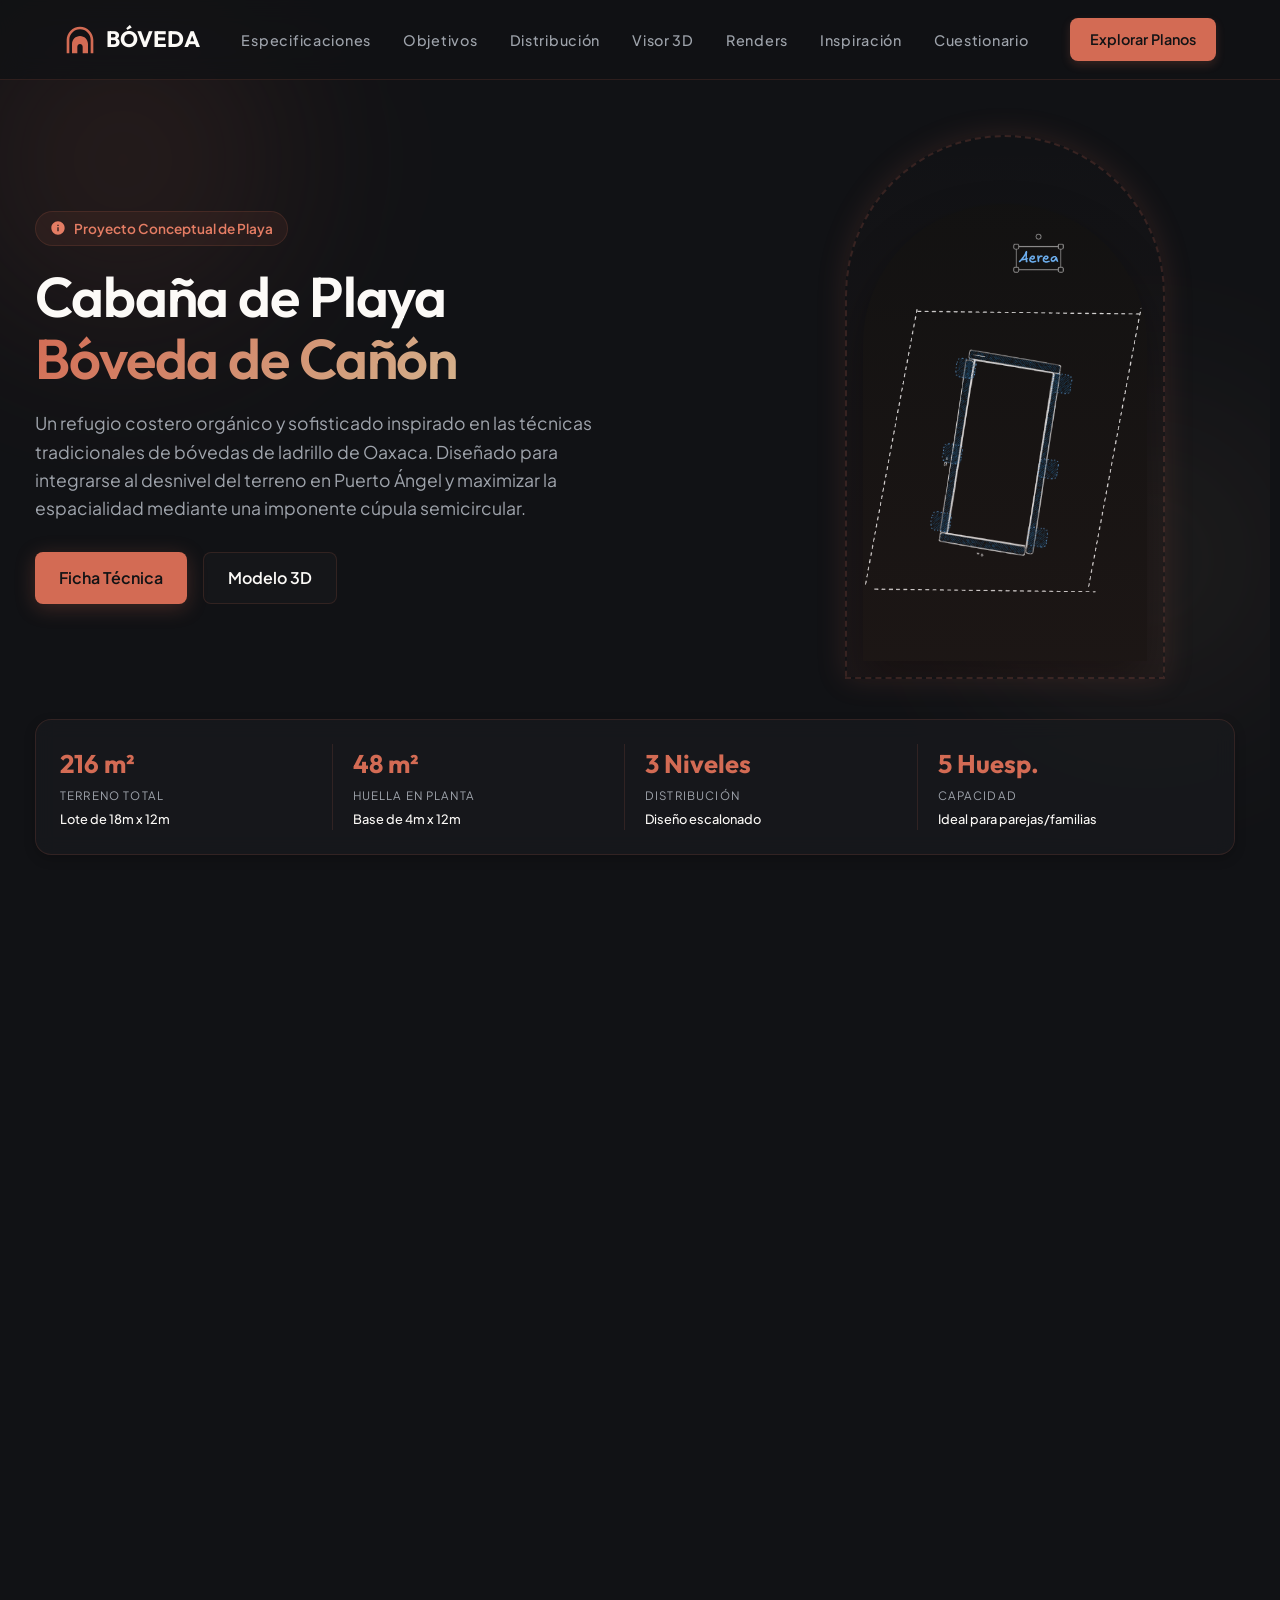
==== index.html @ 36e9c646 "Initial commit" ====
<!DOCTYPE html>
<html lang="es">
<head>
  <meta charset="UTF-8">
  <meta name="viewport" content="width=device-width, initial-scale=1.0">
  <title>Bóveda de Cañón | Proyecto Cabaña de Playa Premium</title>
  <meta name="description" content="Proyecto conceptual de una cabaña boutique de 3 niveles con techo en cúpula de bóveda de cañón en Puerto Ángel, Oaxaca. Inspiración orgánica y materiales tradicionales.">
  <meta name="keywords" content="cabaña, boveda de cañon, puerto angel, oaxaca, arquitectura organica, casona sforza, airbnb, construccion playa">
  
  <!-- Preconnect to Google Fonts -->
  <link rel="preconnect" href="https://fonts.googleapis.com">
  <link rel="preconnect" href="https://fonts.gstatic.com" crossorigin>

  <!-- CSS Stylesheet -->
  <link rel="stylesheet" href="style.css">
</head>
<body>

  <!-- Side Dot Navigation -->
  <div class="side-dots-nav" id="side-dots-nav">
    <div class="side-dot active" data-section="hero" data-tooltip="Inicio"></div>
    <div class="side-dot" data-section="ficha-tecnica" data-tooltip="Especificaciones"></div>
    <div class="side-dot" data-section="objetivos" data-tooltip="Objetivos"></div>
    <div class="side-dot" data-section="distribucion" data-tooltip="Niveles"></div>
    <div class="side-dot" data-section="visor-3d" data-tooltip="Visor 3D"></div>
    <div class="side-dot" data-section="renders" data-tooltip="Planos"></div>
    <div class="side-dot" data-section="inspiracion" data-tooltip="Moodboard"></div>
    <div class="side-dot" data-section="cuestionario" data-tooltip="Cuestionario"></div>
  </div>

  <!-- NAVIGATION HEADER -->
  <header class="header-nav">
    <div class="nav-container">
      <a href="#hero" class="nav-logo">
        <svg xmlns="http://www.w3.org/2000/svg" viewBox="0 0 24 24" width="32" height="32">
          <path d="M12 2C6.48 2 2 6.48 2 12v10h2v-10c0-4.41 3.59-8 8-8s8 3.59 8 8v10h2v-10c0-5.52-4.48-10-10-10zm-6 20h4v-5c0-1.1.9-2 2-2s2 .9 2 2v5h4v-7c0-3.31-2.69-6-6-6s-6 2.69-6 6v7z"/>
        </svg>
        <span>BÓVEDA</span>
      </a>
      <ul class="nav-links">
        <li><a href="#ficha-tecnica">Especificaciones</a></li>
        <li><a href="#objetivos">Objetivos</a></li>
        <li><a href="#distribucion">Distribución</a></li>
        <li><a href="#visor-3d">Visor 3D</a></li>
        <li><a href="#renders">Renders</a></li>
        <li><a href="#inspiracion">Inspiración</a></li>
        <li><a href="#cuestionario">Cuestionario</a></li>
      </ul>
      <a href="#renders" class="nav-cta">Explorar Planos</a>
    </div>
  </header>

  <!-- SKELETON PLACEHOLDERS FOR SECTION COMPONENTS -->
  <!-- Loaded asynchronously by main.js -->
  <section id="hero" class="hero"></section>
  
  <section id="ficha-tecnica"></section>
  
  <section id="objetivos"></section>
  
  <section id="distribucion"></section>
  
  <section id="visor-3d" class="visor-3d-section"></section>
  
  <section id="renders"></section>
  
  <section id="inspiracion" class="gallery-section"></section>
  
  <section id="cuestionario"></section>

  <!-- LIGHTBOX MODAL -->
  <div id="lightbox" class="lightbox" aria-hidden="true" role="dialog">
    <div class="lightbox-content">
      <button class="lightbox-close" aria-label="Cerrar vista">&times;</button>
      <img src="" alt="Ampliación de render" class="lightbox-img">
      <div class="lightbox-caption">
        <h3 class="lightbox-title">Título de Imagen</h3>
        <p class="lightbox-desc">Detalle o descripción de la imagen actual</p>
      </div>
    </div>
  </div>

  <!-- FOOTER -->
  <footer>
    <div class="footer-grid">
      <div class="footer-info">
        <h3>BÓVEDA DE CAÑÓN</h3>
        <p>Un proyecto residencial conceptual que redefine la habitabilidad de playa mediante cúpulas tradicionales y optimización topográfica en Puerto Ángel, Oaxaca.</p>
      </div>
      <div class="footer-links-col">
        <h4>Navegación</h4>
        <ul>
          <li><a href="#hero">Inicio</a></li>
          <li><a href="#ficha-tecnica">Ficha Técnica</a></li>
          <li><a href="#objetivos">Objetivos</a></li>
          <li><a href="#distribucion">Niveles</a></li>
        </ul>
      </div>
      <div class="footer-links-col">
        <h4>Contacto y Créditos</h4>
        <ul>
          <li>Propiedad: Tío Alexis (Puerto Ángel)</li>
          <li>Diseño Conceptual: Adamo Figueroa</li>
          <li>Inspiración: Casona Sforza</li>
        </ul>
      </div>
    </div>
    <div class="footer-bottom">
      <p>&copy; 2026 Proyecto Cabaña Bóveda de Cañón. Todos los derechos reservados.</p>
      <p>Puerto Ángel, Oaxaca, México.</p>
    </div>
  </footer>

  <!-- Three.js CDN imports -->
  <script src="https://cdnjs.cloudflare.com/ajax/libs/three.js/r128/three.min.js"></script>
  <!-- OrbitControls CDN import -->
  <script src="https://cdn.jsdelivr.net/npm/three@0.128.0/examples/js/controls/OrbitControls.js"></script>
  
  <!-- JS Controller (Loads sections and binds events) -->
  <script src="main.js"></script>
</body>
</html>
---- style.css ----
@import url('https://fonts.googleapis.com/css2?family=Outfit:wght@300;400;500;600;700&family=Plus+Jakarta+Sans:wght@300;400;500;600;700&display=swap');

/* --- DESIGN SYSTEM TOKENS --- */
:root {
  --font-display: 'Outfit', sans-serif;
  --font-body: 'Plus Jakarta Sans', sans-serif;

  /* Color Palette - Warm Architectural Theme (Casona Sforza Inspired) */
  --bg-main: #111215;
  --bg-card: rgba(25, 27, 31, 0.7);
  --bg-card-solid: #1d1f24;
  --bg-accent-trans: rgba(211, 107, 84, 0.08);
  --primary: #d36b54;       /* Terracotta Clay */
  --primary-light: #e57d64; /* Glowing Clay */
  --secondary: #d4b28c;     /* Sandy Ochre */
  --accent-glow: rgba(211, 107, 84, 0.25);
  
  --text-main: #fcfaf7;
  --text-muted: #9fa4ac;
  --text-dark: #121315;
  
  --border: rgba(211, 107, 84, 0.15);
  --border-hover: rgba(211, 107, 84, 0.4);
  --border-glass: rgba(255, 255, 255, 0.05);

  --shadow-sm: 0 4px 12px rgba(0, 0, 0, 0.2);
  --shadow-lg: 0 20px 40px rgba(0, 0, 0, 0.4);
  --shadow-glow: 0 0 30px rgba(211, 107, 84, 0.15);

  --transition-smooth: all 0.45s cubic-bezier(0.16, 1, 0.3, 1);
  --transition-fast: all 0.2s ease;
  --radius-sm: 8px;
  --radius-md: 16px;
  --radius-lg: 24px;
}

/* --- BASE & UTILITIES --- */
*, *::before, *::after {
  box-sizing: border-box;
  margin: 0;
  padding: 0;
}

html {
  scroll-behavior: smooth;
  scrollbar-gutter: stable;
}

body {
  font-family: var(--font-body);
  background-color: var(--bg-main);
  color: var(--text-main);
  line-height: 1.6;
  -webkit-font-smoothing: antialiased;
  overflow-x: hidden;
}

/* Custom Scrollbar */
::-webkit-scrollbar {
  width: 10px;
  height: 10px;
}
::-webkit-scrollbar-track {
  background: var(--bg-main);
}
::-webkit-scrollbar-thumb {
  background: rgba(211, 107, 84, 0.3);
  border-radius: 5px;
  border: 2px solid var(--bg-main);
}
::-webkit-scrollbar-thumb:hover {
  background: var(--primary);
}

a {
  color: inherit;
  text-decoration: none;
  transition: var(--transition-fast);
}

img {
  max-width: 100%;
  height: auto;
  display: block;
}

/* Base Headings */
h1, h2, h3, h4 {
  font-family: var(--font-display);
  font-weight: 600;
  letter-spacing: -0.02em;
}

section {
  padding: 100px 24px;
  max-width: 1300px;
  margin: 0 auto;
  position: relative;
}

/* Container */
.container {
  width: 100%;
  max-width: 1200px;
  margin: 0 auto;
}

/* Section Title */
.section-header {
  margin-bottom: 30px;
  text-align: center;
}

.section-header .tag {
  font-size: 0.85rem;
  text-transform: uppercase;
  letter-spacing: 0.15em;
  color: var(--secondary);
  font-weight: 600;
  margin-bottom: 8px;
  display: inline-block;
}

.section-header h2 {
  font-size: 2.2rem;
  color: var(--text-main);
  position: relative;
  display: inline-block;
}

.section-header h2::after {
  content: '';
  position: absolute;
  bottom: -6px;
  left: 50%;
  transform: translateX(-50%);
  width: 50px;
  height: 2px;
  background: var(--primary);
}

/* Decorative Background Orbs */
.bg-glow-orb {
  position: absolute;
  width: 500px;
  height: 500px;
  border-radius: 50%;
  background: radial-gradient(circle, var(--accent-glow) 0%, rgba(211, 107, 84, 0) 70%);
  filter: blur(80px);
  z-index: -1;
  pointer-events: none;
  opacity: 0.6;
}

/* --- NAVIGATION BAR --- */
.header-nav {
  position: fixed;
  top: 0;
  left: 0;
  width: 100%;
  z-index: 1000;
  background: rgba(17, 18, 21, 0.75);
  backdrop-filter: blur(12px);
  -webkit-backdrop-filter: blur(12px);
  border-bottom: 1px solid var(--border);
  transition: var(--transition-smooth);
}

.header-nav.scrolled {
  background: rgba(17, 18, 21, 0.95);
  box-shadow: var(--shadow-sm);
  padding: 10px 0;
}

.nav-container {
  max-width: 1200px;
  margin: 0 auto;
  padding: 18px 24px;
  display: flex;
  justify-content: space-between;
  align-items: center;
}

.nav-logo {
  font-family: var(--font-display);
  font-size: 1.4rem;
  font-weight: 700;
  color: var(--text-main);
  display: flex;
  align-items: center;
  gap: 10px;
}

.nav-logo svg {
  fill: var(--primary);
}

.nav-links {
  display: flex;
  gap: 32px;
  list-style: none;
}

.nav-links a {
  font-size: 0.9rem;
  font-weight: 500;
  color: var(--text-muted);
  letter-spacing: 0.05em;
  padding: 8px 0;
  position: relative;
}

.nav-links a::after {
  content: '';
  position: absolute;
  bottom: 0;
  left: 0;
  width: 0;
  height: 2px;
  background: var(--primary);
  transition: var(--transition-fast);
}

.nav-links a:hover {
  color: var(--text-main);
}

.nav-links a:hover::after,
.nav-links a.active::after {
  width: 100%;
}

.nav-cta {
  background: var(--primary);
  color: var(--text-dark);
  padding: 10px 20px;
  border-radius: var(--radius-sm);
  font-weight: 600;
  font-size: 0.9rem;
  transition: var(--transition-fast);
  box-shadow: 0 4px 10px rgba(211, 107, 84, 0.2);
}

.nav-cta:hover {
  background: var(--primary-light);
  transform: translateY(-2px);
  box-shadow: 0 6px 15px rgba(211, 107, 84, 0.3);
}

/* --- SIDE DOTS NAVIGATION --- */
.side-dots-nav {
  position: fixed;
  right: 30px;
  top: 50%;
  transform: translateY(-50%);
  z-index: 100;
  display: flex;
  flex-direction: column;
  gap: 16px;
  opacity: 0;
  pointer-events: none;
  transition: var(--transition-smooth);
}

.side-dots-nav.visible {
  opacity: 1;
  pointer-events: auto;
}

.side-dot {
  width: 12px;
  height: 12px;
  border-radius: 50%;
  border: 2px solid rgba(211, 107, 84, 0.4);
  background: transparent;
  cursor: pointer;
  transition: var(--transition-fast);
  position: relative;
}

.side-dot::after {
  content: attr(data-tooltip);
  position: absolute;
  right: 24px;
  top: 50%;
  transform: translateY(-50%) translateX(10px);
  background: rgba(17, 18, 21, 0.95);
  border: 1px solid var(--border);
  color: var(--text-main);
  padding: 4px 10px;
  border-radius: var(--radius-sm);
  font-size: 0.75rem;
  font-weight: 600;
  white-space: nowrap;
  opacity: 0;
  pointer-events: none;
  transition: var(--transition-fast);
  box-shadow: var(--shadow-sm);
}

.side-dot:hover {
  border-color: var(--primary-light);
  transform: scale(1.15);
}

.side-dot:hover::after {
  opacity: 1;
  transform: translateY(-50%) translateX(0);
}

.side-dot.active {
  background: var(--primary);
  border-color: var(--primary);
  box-shadow: 0 0 10px rgba(211, 107, 84, 0.6);
  transform: scale(1.3);
}

/* --- SCROLL SNAPPING SYSTEM (DESKTOP) --- */
@media (min-width: 1025px) and (min-height: 700px) {
  html {
    scroll-snap-type: y mandatory;
    scroll-behavior: smooth;
    overflow-y: scroll;
    height: 100%;
  }

  body {
    height: 100%;
  }

  section {
    scroll-snap-align: start;
    height: 100vh;
    min-height: 100vh;
    padding: 100px 24px 40px 24px; /* leaves room at the top for header */
    display: flex;
    flex-direction: column;
    justify-content: center;
    box-sizing: border-box;
  }

  section .container {
    height: auto;
    max-height: 100%;
    display: flex;
    flex-direction: column;
    justify-content: center;
  }

  .hero {
    padding-top: 110px;
    padding-bottom: 20px;
  }
}

/* --- HERO SECTION --- */
.hero {
  min-height: 100vh;
  display: flex;
  flex-direction: column;
  justify-content: center;
  position: relative;
  overflow: hidden;
}

.hero-grid {
  display: grid;
  grid-template-columns: 1.2fr 0.8fr;
  gap: 50px;
  align-items: center;
  margin-bottom: 40px;
}

.hero-content h1 {
  font-size: 3.5rem;
  line-height: 1.1;
  margin-bottom: 20px;
  color: var(--text-main);
}

.hero-content h1 span {
  background: linear-gradient(135deg, var(--primary), var(--secondary));
  -webkit-background-clip: text;
  -webkit-text-fill-color: transparent;
}

.hero-content p {
  font-size: 1.1rem;
  color: var(--text-muted);
  margin-bottom: 30px;
  max-width: 580px;
}

.hero-badge {
  display: inline-flex;
  align-items: center;
  gap: 8px;
  padding: 6px 14px;
  background: var(--bg-accent-trans);
  border: 1px solid var(--border);
  border-radius: 100px;
  color: var(--primary-light);
  font-size: 0.85rem;
  font-weight: 600;
  margin-bottom: 20px;
}

.hero-actions {
  display: flex;
  gap: 16px;
}

.btn {
  display: inline-flex;
  align-items: center;
  justify-content: center;
  padding: 12px 24px;
  font-weight: 600;
  border-radius: var(--radius-sm);
  transition: var(--transition-smooth);
}

.btn-primary {
  background: var(--primary);
  color: var(--text-dark);
  box-shadow: 0 4px 20px rgba(211, 107, 84, 0.25);
}

.btn-primary:hover {
  background: var(--primary-light);
  transform: translateY(-3px);
  box-shadow: 0 8px 30px rgba(211, 107, 84, 0.4);
}

.btn-secondary {
  border: 1px solid var(--border);
  color: var(--text-main);
  background: rgba(255, 255, 255, 0.02);
}

.btn-secondary:hover {
  border-color: var(--border-hover);
  background: rgba(255, 255, 255, 0.05);
  transform: translateY(-3px);
}

/* Elegant Vector Arch Overlay in Hero */
.hero-visual {
  position: relative;
  display: flex;
  justify-content: center;
  align-items: center;
}

.hero-arch-vector {
  width: 100%;
  max-width: 320px;
  aspect-ratio: 1 / 1.7;
  border: 2px dashed rgba(211, 107, 84, 0.2);
  border-radius: 160px 160px 0 0; /* Semi-circle cúpula */
  position: relative;
  display: flex;
  align-items: flex-end;
  justify-content: center;
  padding: 16px;
  overflow: hidden;
  box-shadow: var(--shadow-glow);
}

.hero-arch-vector::before {
  content: '';
  position: absolute;
  top: 0;
  left: 0;
  width: 100%;
  height: 100%;
  background: linear-gradient(to top, rgba(211, 107, 84, 0.06), transparent);
  pointer-events: none;
}

.hero-arch-image {
  width: 100%;
  height: 90%;
  object-fit: cover;
  border-radius: 140px 140px 0 0;
  box-shadow: var(--shadow-lg);
  transition: var(--transition-smooth);
}

.hero-arch-vector:hover .hero-arch-image {
  transform: scale(1.05);
}

/* --- QUICK STATS FLOATER --- */
.quick-stats-row {
  display: grid;
  grid-template-columns: repeat(4, 1fr);
  gap: 20px;
  width: 100%;
  background: var(--bg-card);
  border: 1px solid var(--border);
  border-radius: var(--radius-md);
  padding: 24px;
  backdrop-filter: blur(10px);
  -webkit-backdrop-filter: blur(10px);
  box-shadow: var(--shadow-sm);
}

.stat-item {
  display: flex;
  flex-direction: column;
  border-right: 1px solid var(--border);
  padding-right: 20px;
}

.stat-item:last-child {
  border-right: none;
  padding-right: 0;
}

.stat-val {
  font-family: var(--font-display);
  font-size: 1.6rem;
  font-weight: 700;
  color: var(--primary);
}

.stat-label {
  font-size: 0.72rem;
  color: var(--text-muted);
  text-transform: uppercase;
  letter-spacing: 0.1em;
  margin-top: 2px;
}

.stat-desc {
  font-size: 0.8rem;
  color: var(--text-main);
  margin-top: 4px;
  font-weight: 500;
}

/* --- FICHA TECNICA SECTION --- */
.ficha-grid {
  display: grid;
  grid-template-columns: repeat(3, 1fr);
  gap: 24px;
}

.ficha-card {
  background: var(--bg-card);
  border: 1px solid var(--border);
  border-radius: var(--radius-md);
  padding: 30px 24px;
  transition: var(--transition-smooth);
  position: relative;
  overflow: hidden;
  box-shadow: var(--shadow-sm);
}

.ficha-card::before {
  content: '';
  position: absolute;
  top: 0;
  left: 0;
  width: 100%;
  height: 4px;
  background: linear-gradient(90deg, var(--primary), var(--secondary));
  opacity: 0;
  transition: var(--transition-fast);
}

.ficha-card:hover {
  transform: translateY(-8px);
  border-color: var(--border-hover);
  box-shadow: var(--shadow-lg), var(--shadow-glow);
}

.ficha-card:hover::before {
  opacity: 1;
}

.card-icon {
  width: 44px;
  height: 44px;
  border-radius: var(--radius-sm);
  background: var(--bg-accent-trans);
  border: 1px solid var(--border);
  display: flex;
  align-items: center;
  justify-content: center;
  color: var(--primary-light);
  margin-bottom: 20px;
}

.ficha-card h3 {
  font-size: 1.25rem;
  margin-bottom: 10px;
  color: var(--text-main);
}

.ficha-card p {
  color: var(--text-muted);
  font-size: 0.9rem;
  line-height: 1.5;
}

.ficha-card .detail-badge {
  display: inline-block;
  margin-top: 14px;
  font-size: 0.78rem;
  padding: 4px 10px;
  border-radius: 4px;
  background: rgba(255, 255, 255, 0.05);
  color: var(--secondary);
  font-weight: 600;
}

/* --- OBJETIVOS SECTION --- */
.goals-container {
  display: grid;
  grid-template-columns: 0.9fr 1.1fr;
  gap: 40px;
  align-items: center;
}

.goals-visual {
  position: relative;
}

.goals-showcase-box {
  background: var(--bg-card-solid);
  border: 1px solid var(--border);
  border-radius: var(--radius-lg);
  padding: 20px;
  box-shadow: var(--shadow-lg);
  position: relative;
}

.goals-showcase-box img {
  border-radius: var(--radius-md);
  box-shadow: var(--shadow-sm);
  height: 280px;
  width: 100%;
  object-fit: cover;
}

.goals-overlay-tag {
  position: absolute;
  bottom: 35px;
  right: 35px;
  background: rgba(17, 18, 21, 0.9);
  border: 1px solid var(--border);
  backdrop-filter: blur(10px);
  -webkit-backdrop-filter: blur(10px);
  border-radius: var(--radius-md);
  padding: 12px 16px;
  box-shadow: var(--shadow-sm);
  max-width: 180px;
}

.goals-overlay-tag p {
  font-size: 0.75rem;
  color: var(--secondary);
  font-weight: 700;
  text-transform: uppercase;
  letter-spacing: 0.05em;
  margin-bottom: 2px;
}

.goals-overlay-tag span {
  font-family: var(--font-display);
  font-size: 0.95rem;
  font-weight: 600;
  color: var(--text-main);
}

.goals-list {
  display: flex;
  flex-direction: column;
  gap: 16px;
}

.goal-card {
  display: flex;
  gap: 16px;
  padding: 16px 20px;
  background: var(--bg-card);
  border: 1px solid var(--border-glass);
  border-radius: var(--radius-md);
  transition: var(--transition-smooth);
}

.goal-card:hover {
  background: var(--bg-card-solid);
  border-color: var(--border);
  transform: translateX(5px);
}

.goal-number {
  font-family: var(--font-display);
  font-size: 1.5rem;
  font-weight: 700;
  color: var(--primary);
  opacity: 0.7;
  line-height: 1;
}

.goal-info h3 {
  font-size: 1.1rem;
  margin-bottom: 4px;
}

.goal-info p {
  color: var(--text-muted);
  font-size: 0.85rem;
  line-height: 1.4;
}

/* --- DISTRIBUCION DE ESPACIOS --- */
.space-layout-grid {
  display: grid;
  grid-template-columns: 0.9fr 1.1fr;
  gap: 40px;
  align-items: center;
}

.space-menu {
  display: flex;
  flex-direction: column;
  gap: 12px;
}

.space-tab-button {
  background: var(--bg-card);
  border: 1px solid var(--border-glass);
  border-radius: var(--radius-md);
  padding: 18px 24px;
  text-align: left;
  cursor: pointer;
  transition: var(--transition-smooth);
  display: flex;
  align-items: center;
  justify-content: space-between;
  width: 100%;
}

.space-tab-button.active {
  background: var(--bg-card-solid);
  border-color: var(--primary);
  box-shadow: var(--shadow-glow);
}

.space-tab-label {
  display: flex;
  flex-direction: column;
}

.space-tab-label .lvl-tag {
  font-size: 0.7rem;
  text-transform: uppercase;
  color: var(--primary);
  font-weight: 700;
  letter-spacing: 0.1em;
  margin-bottom: 2px;
}

.space-tab-label .lvl-title {
  font-family: var(--font-display);
  font-size: 1.2rem;
  font-weight: 600;
  color: var(--text-main);
}

.space-tab-button.active .lvl-title {
  color: var(--primary-light);
}

.space-tab-desc {
  font-size: 0.82rem;
  color: var(--text-muted);
  margin-top: 4px;
  max-height: 0;
  overflow: hidden;
  transition: var(--transition-smooth);
  opacity: 0;
}

.space-tab-button.active .space-tab-desc {
  max-height: 80px;
  opacity: 1;
  margin-top: 8px;
}

.space-tab-arrow {
  width: 24px;
  height: 24px;
  border-radius: 50%;
  background: rgba(255, 255, 255, 0.05);
  display: flex;
  align-items: center;
  justify-content: center;
  color: var(--text-muted);
  transition: var(--transition-fast);
}

.space-tab-button.active .space-tab-arrow {
  background: var(--primary);
  color: var(--text-dark);
  transform: rotate(90deg);
}

.space-viewer {
  background: var(--bg-card-solid);
  border: 1px solid var(--border);
  border-radius: var(--radius-lg);
  padding: 24px;
  box-shadow: var(--shadow-lg);
  display: flex;
  flex-direction: column;
  justify-content: space-between;
  position: relative;
}

.space-viewer-image-container {
  width: 100%;
  height: 260px;
  overflow: hidden;
  border-radius: var(--radius-md);
  margin-bottom: 16px;
  background: #161719;
  display: flex;
  align-items: center;
  justify-content: center;
  position: relative;
}

.space-viewer-img {
  width: 100%;
  height: 100%;
  object-fit: contain;
  transition: var(--transition-smooth);
}

.space-viewer-img.zoom-fit {
  object-fit: cover;
}

.space-viewer:hover .space-viewer-img {
  transform: scale(1.03);
}

.space-viewer-info {
  display: flex;
  justify-content: space-between;
  align-items: flex-end;
}

.space-viewer-text h3 {
  font-size: 1.25rem;
  margin-bottom: 4px;
}

.space-viewer-text p {
  color: var(--text-muted);
  font-size: 0.9rem;
}

/* --- INTERACTIVE 3D VISOR SECTION --- */
.visor-3d-container {
  display: grid;
  grid-template-columns: 1.2fr 0.8fr;
  gap: 40px;
  align-items: center;
}

.canvas-wrapper {
  width: 100%;
  height: 420px;
  background: #161719;
  border-radius: var(--radius-md);
  border: 1px solid var(--border);
  position: relative;
  overflow: hidden;
  box-shadow: var(--shadow-lg);
}

.canvas-wrapper canvas {
  width: 100%;
  height: 100%;
  outline: none;
}

.visor-instructions {
  position: absolute;
  bottom: 20px;
  left: 20px;
  background: rgba(17, 18, 21, 0.85);
  border: 1px solid var(--border-glass);
  backdrop-filter: blur(8px);
  -webkit-backdrop-filter: blur(8px);
  padding: 8px 14px;
  border-radius: var(--radius-sm);
  font-size: 0.72rem;
  color: var(--text-muted);
  pointer-events: none;
  display: flex;
  align-items: center;
  gap: 8px;
  z-index: 10;
}

.visor-instructions span {
  color: var(--primary-light);
  font-weight: 600;
}

.visor-3d-details {
  display: flex;
  flex-direction: column;
  gap: 18px;
}

.visor-3d-details h3 {
  font-size: 1.6rem;
  color: var(--text-main);
}

.visor-3d-details p {
  color: var(--text-muted);
  font-size: 0.9rem;
  line-height: 1.5;
}

.visor-controls-grid {
  display: grid;
  grid-template-columns: repeat(2, 1fr);
  gap: 12px;
  margin-top: 8px;
}

.visor-control-card {
  background: var(--bg-card);
  border: 1px solid var(--border-glass);
  border-radius: var(--radius-sm);
  padding: 14px;
  cursor: pointer;
  transition: var(--transition-fast);
  text-align: left;
  background: none;
  font-family: inherit;
  color: inherit;
}

.visor-control-card:hover {
  border-color: var(--border-hover);
  background: rgba(255, 255, 255, 0.02);
}

.visor-control-card.active {
  border-color: var(--primary);
  background: var(--bg-accent-trans);
}

.visor-control-card h4 {
  font-size: 0.85rem;
  color: var(--primary-light);
  margin-bottom: 4px;
}

.visor-control-card p {
  font-size: 0.72rem;
  color: var(--text-muted);
  line-height: 1.3;
}

/* --- PROPUESTAS VISUALES (RENDERS GRID) --- */
.renders-grid {
  display: grid;
  grid-template-columns: repeat(6, 1fr);
  gap: 20px;
}

.render-card {
  position: relative;
  border-radius: var(--radius-md);
  overflow: hidden;
  aspect-ratio: 1.35 / 1;
  background: #161719;
  border: 1px solid var(--border-glass);
  box-shadow: var(--shadow-sm);
  cursor: pointer;
  transition: var(--transition-smooth);
}

/* Specific layout adjustments to create a beautiful grid template */
.render-card.col-3 {
  grid-column: span 3;
}
.render-card.col-2 {
  grid-column: span 2;
}
.render-card.col-4 {
  grid-column: span 4;
}

.render-card img {
  width: 100%;
  height: 100%;
  object-fit: cover;
  transition: var(--transition-smooth);
}

.render-card-overlay {
  position: absolute;
  bottom: 0;
  left: 0;
  width: 100%;
  padding: 20px;
  background: linear-gradient(to top, rgba(17, 18, 21, 0.9) 0%, rgba(17, 18, 21, 0.4) 70%, transparent 100%);
  opacity: 0;
  transform: translateY(10px);
  transition: var(--transition-smooth);
  display: flex;
  justify-content: space-between;
  align-items: flex-end;
}

.render-card:hover {
  border-color: var(--border-hover);
  transform: translateY(-4px);
  box-shadow: var(--shadow-lg), var(--shadow-glow);
}

.render-card:hover img {
  transform: scale(1.08);
}

.render-card:hover .render-card-overlay {
  opacity: 1;
  transform: translateY(0);
}

.render-info-text h3 {
  font-size: 1.05rem;
  margin-bottom: 2px;
  color: var(--text-main);
}

.render-info-text p {
  color: var(--secondary);
  font-size: 0.78rem;
  font-weight: 600;
  text-transform: uppercase;
  letter-spacing: 0.05em;
}

.render-action-icon {
  width: 32px;
  height: 32px;
  border-radius: 50%;
  background: var(--primary);
  color: var(--text-dark);
  display: flex;
  align-items: center;
  justify-content: center;
  font-weight: bold;
}

/* --- SCROLLER SNAP CAROUSEL (INSPIRATION) --- */
.gallery-section {
  max-width: 100%;
  padding-left: 0;
  padding-right: 0;
}

.gallery-section .section-header {
  padding: 0 24px;
}

.gallery-container {
  position: relative;
  width: 100%;
  margin-top: 15px;
}

/* The Scroller */
.gallery-scroller {
  display: flex;
  gap: 24px;
  overflow-x: auto;
  scroll-snap-type: x mandatory;
  padding: 15px 24px 25px 24px;
  scrollbar-width: none; /* Hide standard firefox scrollbar */
}

.gallery-scroller::-webkit-scrollbar {
  display: none; /* Hide Webkit scrollbar */
}

/* Gallery Item */
.gallery-item {
  flex: 0 0 380px;
  height: 270px;
  scroll-snap-align: center;
  border-radius: var(--radius-md);
  overflow: hidden;
  position: relative;
  background: #1a1c20;
  border: 1px solid var(--border-glass);
  box-shadow: var(--shadow-sm);
  cursor: pointer;
  transition: var(--transition-smooth);
}

/* Scroll-driven animations on desktop */
@media (min-width: 1025px) {
  .gallery-item {
    animation: carouselAnimate auto linear both;
    animation-timeline: view(inline);
  }
}

@keyframes carouselAnimate {
  0% {
    transform: scale(0.92);
    opacity: 0.6;
    filter: blur(2px);
  }
  50% {
    transform: scale(1.0);
    opacity: 1;
    filter: blur(0);
    border-color: var(--border-hover);
    box-shadow: var(--shadow-lg), var(--shadow-glow);
  }
  100% {
    transform: scale(0.92);
    opacity: 0.6;
    filter: blur(2px);
  }
}

.gallery-item img {
  width: 100%;
  height: 100%;
  object-fit: cover;
  transition: var(--transition-smooth);
}

.gallery-item-caption {
  position: absolute;
  bottom: 0;
  left: 0;
  width: 100%;
  padding: 16px;
  background: linear-gradient(to top, rgba(17, 18, 21, 0.95), transparent);
  color: var(--text-main);
  transform: translateY(5px);
  opacity: 0.9;
  transition: var(--transition-smooth);
}

.gallery-item:hover img {
  transform: scale(1.05);
}

.gallery-item-caption h4 {
  font-size: 1rem;
  margin-bottom: 2px;
}

.gallery-item-caption p {
  font-size: 0.78rem;
  color: var(--secondary);
}

/* Carousel Indicators and Controls */
.gallery-controls {
  display: flex;
  justify-content: center;
  align-items: center;
  gap: 20px;
  margin-top: 10px;
  padding: 0 24px;
}

.gallery-arrow-btn {
  width: 40px;
  height: 40px;
  border-radius: 50%;
  border: 1px solid var(--border);
  background: rgba(25, 27, 31, 0.6);
  color: var(--text-main);
  cursor: pointer;
  display: flex;
  align-items: center;
  justify-content: center;
  transition: var(--transition-fast);
}

.gallery-arrow-btn:hover {
  background: var(--primary);
  color: var(--text-dark);
  border-color: var(--primary);
}

.gallery-dots {
  display: flex;
  gap: 8px;
}

.gallery-dot {
  width: 8px;
  height: 8px;
  border-radius: 50%;
  background: rgba(255, 255, 255, 0.2);
  cursor: pointer;
  transition: var(--transition-fast);
}

.gallery-dot.active {
  background: var(--primary);
  width: 20px;
  border-radius: 4px;
}

/* --- CUESTIONARIO SECTION (ACCORDION) --- */
.faq-container {
  max-width: 800px;
  margin: 0 auto;
  max-height: 58vh;
  overflow-y: auto;
  padding-right: 8px;
}

.faq-card {
  background: var(--bg-card);
  border: 1px solid var(--border-glass);
  border-radius: var(--radius-md);
  margin-bottom: 12px;
  overflow: hidden;
  transition: var(--transition-smooth);
}

.faq-card:hover {
  border-color: var(--border);
}

.faq-card.open {
  background: var(--bg-card-solid);
  border-color: var(--border-hover);
  box-shadow: var(--shadow-glow);
}

.faq-trigger {
  padding: 18px 24px;
  width: 100%;
  background: none;
  border: none;
  text-align: left;
  cursor: pointer;
  color: var(--text-main);
  display: flex;
  justify-content: space-between;
  align-items: center;
  font-family: var(--font-display);
  font-size: 1.05rem;
  font-weight: 500;
  gap: 20px;
}

.faq-trigger span {
  flex: 1;
}

.faq-q-num {
  color: var(--primary);
  font-weight: 700;
  margin-right: 6px;
}

.faq-icon-wrapper {
  width: 24px;
  height: 24px;
  border-radius: 50%;
  background: rgba(255, 255, 255, 0.05);
  display: flex;
  align-items: center;
  justify-content: center;
  transition: var(--transition-smooth);
  color: var(--text-muted);
  font-size: 0.9rem;
}

.faq-card.open .faq-icon-wrapper {
  background: var(--primary);
  color: var(--text-dark);
  transform: rotate(45deg);
}

.faq-content {
  max-height: 0;
  overflow: hidden;
  transition: max-height 0.4s cubic-bezier(0.16, 1, 0.3, 1), opacity 0.3s ease;
  opacity: 0;
  padding: 0 24px;
}

.faq-card.open .faq-content {
  max-height: 220px;
  opacity: 1;
  padding-bottom: 18px;
}

.faq-answer-box {
  border-left: 2px solid var(--primary);
  padding-left: 16px;
  margin-top: 8px;
}

.faq-answer-label {
  font-size: 0.72rem;
  color: var(--secondary);
  font-weight: 700;
  text-transform: uppercase;
  letter-spacing: 0.1em;
  margin-bottom: 4px;
}

.faq-answer-text {
  color: var(--text-main);
  font-size: 0.9rem;
  font-style: italic;
  line-height: 1.4;
}

/* --- LIGHTBOX MODAL --- */
.lightbox {
  position: fixed;
  top: 0;
  left: 0;
  width: 100%;
  height: 100%;
  background: rgba(11, 12, 14, 0.95);
  z-index: 2000;
  display: flex;
  align-items: center;
  justify-content: center;
  opacity: 0;
  pointer-events: none;
  transition: opacity 0.3s ease;
  backdrop-filter: blur(15px);
  -webkit-backdrop-filter: blur(15px);
}

.lightbox.active {
  opacity: 1;
  pointer-events: auto;
}

.lightbox-content {
  max-width: 90%;
  max-height: 85%;
  position: relative;
  display: flex;
  flex-direction: column;
  align-items: center;
}

.lightbox-img {
  max-width: 100%;
  max-height: 70vh;
  border-radius: var(--radius-sm);
  box-shadow: 0 10px 50px rgba(0, 0, 0, 0.7);
  object-fit: contain;
  border: 1px solid rgba(255, 255, 255, 0.1);
  background: #111;
}

.lightbox-caption {
  color: var(--text-main);
  margin-top: 15px;
  text-align: center;
  font-family: var(--font-display);
}

.lightbox-caption h3 {
  font-size: 1.2rem;
  margin-bottom: 2px;
}

.lightbox-caption p {
  color: var(--secondary);
  font-size: 0.8rem;
}

.lightbox-close {
  position: absolute;
  top: -40px;
  right: 0;
  background: none;
  border: none;
  color: var(--text-main);
  font-size: 2.2rem;
  cursor: pointer;
  transition: var(--transition-fast);
}

.lightbox-close:hover {
  color: var(--primary);
}

/* --- FOOTER --- */
footer {
  border-top: 1px solid var(--border);
  padding: 50px 24px;
  background: #0d0e10;
  position: relative;
  overflow: hidden;
}

.footer-grid {
  max-width: 1200px;
  margin: 0 auto;
  display: grid;
  grid-template-columns: 1.5fr 1fr 1fr;
  gap: 50px;
}

.footer-info h3 {
  font-size: 1.3rem;
  margin-bottom: 12px;
}

.footer-info p {
  color: var(--text-muted);
  font-size: 0.85rem;
  max-width: 320px;
  margin-bottom: 16px;
}

.footer-links-col h4 {
  font-size: 0.9rem;
  text-transform: uppercase;
  color: var(--secondary);
  letter-spacing: 0.05em;
  margin-bottom: 16px;
}

.footer-links-col ul {
  list-style: none;
  display: flex;
  flex-direction: column;
  gap: 10px;
}

.footer-links-col a {
  font-size: 0.85rem;
  color: var(--text-muted);
}

.footer-links-col a:hover {
  color: var(--primary-light);
}

.footer-bottom {
  max-width: 1200px;
  margin: 30px auto 0 auto;
  border-top: 1px solid rgba(255, 255, 255, 0.05);
  padding-top: 20px;
  display: flex;
  justify-content: space-between;
  align-items: center;
  color: var(--text-muted);
  font-size: 0.78rem;
}

/* --- RESPONSIVE ADJUSTMENTS --- */
@media (max-width: 1024px) {
  .hero-content h1 {
    font-size: 2.8rem;
  }
  .ficha-grid {
    grid-template-columns: repeat(2, 1fr);
  }
  .visor-3d-container {
    grid-template-columns: 1fr;
    gap: 30px;
  }
  .renders-grid {
    grid-template-columns: repeat(4, 1fr);
  }
  .render-card.col-3, .render-card.col-4 {
    grid-column: span 2;
  }
}

@media (max-width: 768px) {
  section {
    padding: 60px 20px;
  }
  .header-nav {
    padding: 10px 0;
  }
  .nav-links {
    display: none; /* Hide navigation links on mobile */
  }
  .hero-grid {
    grid-template-columns: 1fr;
    gap: 30px;
    text-align: center;
  }
  .hero-content p {
    margin-left: auto;
    margin-right: auto;
  }
  .hero-actions {
    justify-content: center;
  }
  .hero-arch-vector {
    max-width: 260px;
    margin: 0 auto;
  }
  .quick-stats-row {
    grid-template-columns: repeat(2, 1fr);
    padding: 20px;
  }
  .stat-item {
    border-right: none;
    border-bottom: 1px solid var(--border);
    padding-right: 0;
    padding-bottom: 12px;
  }
  .stat-item:nth-child(3), .stat-item:nth-child(4) {
    border-bottom: none;
    padding-bottom: 0;
  }
  .ficha-grid {
    grid-template-columns: 1fr;
  }
  .goals-container {
    grid-template-columns: 1fr;
    gap: 30px;
  }
  .space-layout-grid {
    grid-template-columns: 1fr;
    gap: 24px;
  }
  .renders-grid {
    grid-template-columns: repeat(2, 1fr);
  }
  .render-card.col-2, .render-card.col-3, .render-card.col-4 {
    grid-column: span 2;
  }
  .footer-grid {
    grid-template-columns: 1fr;
    gap: 30px;
  }
  .footer-bottom {
    flex-direction: column;
    gap: 15px;
    text-align: center;
  }
}
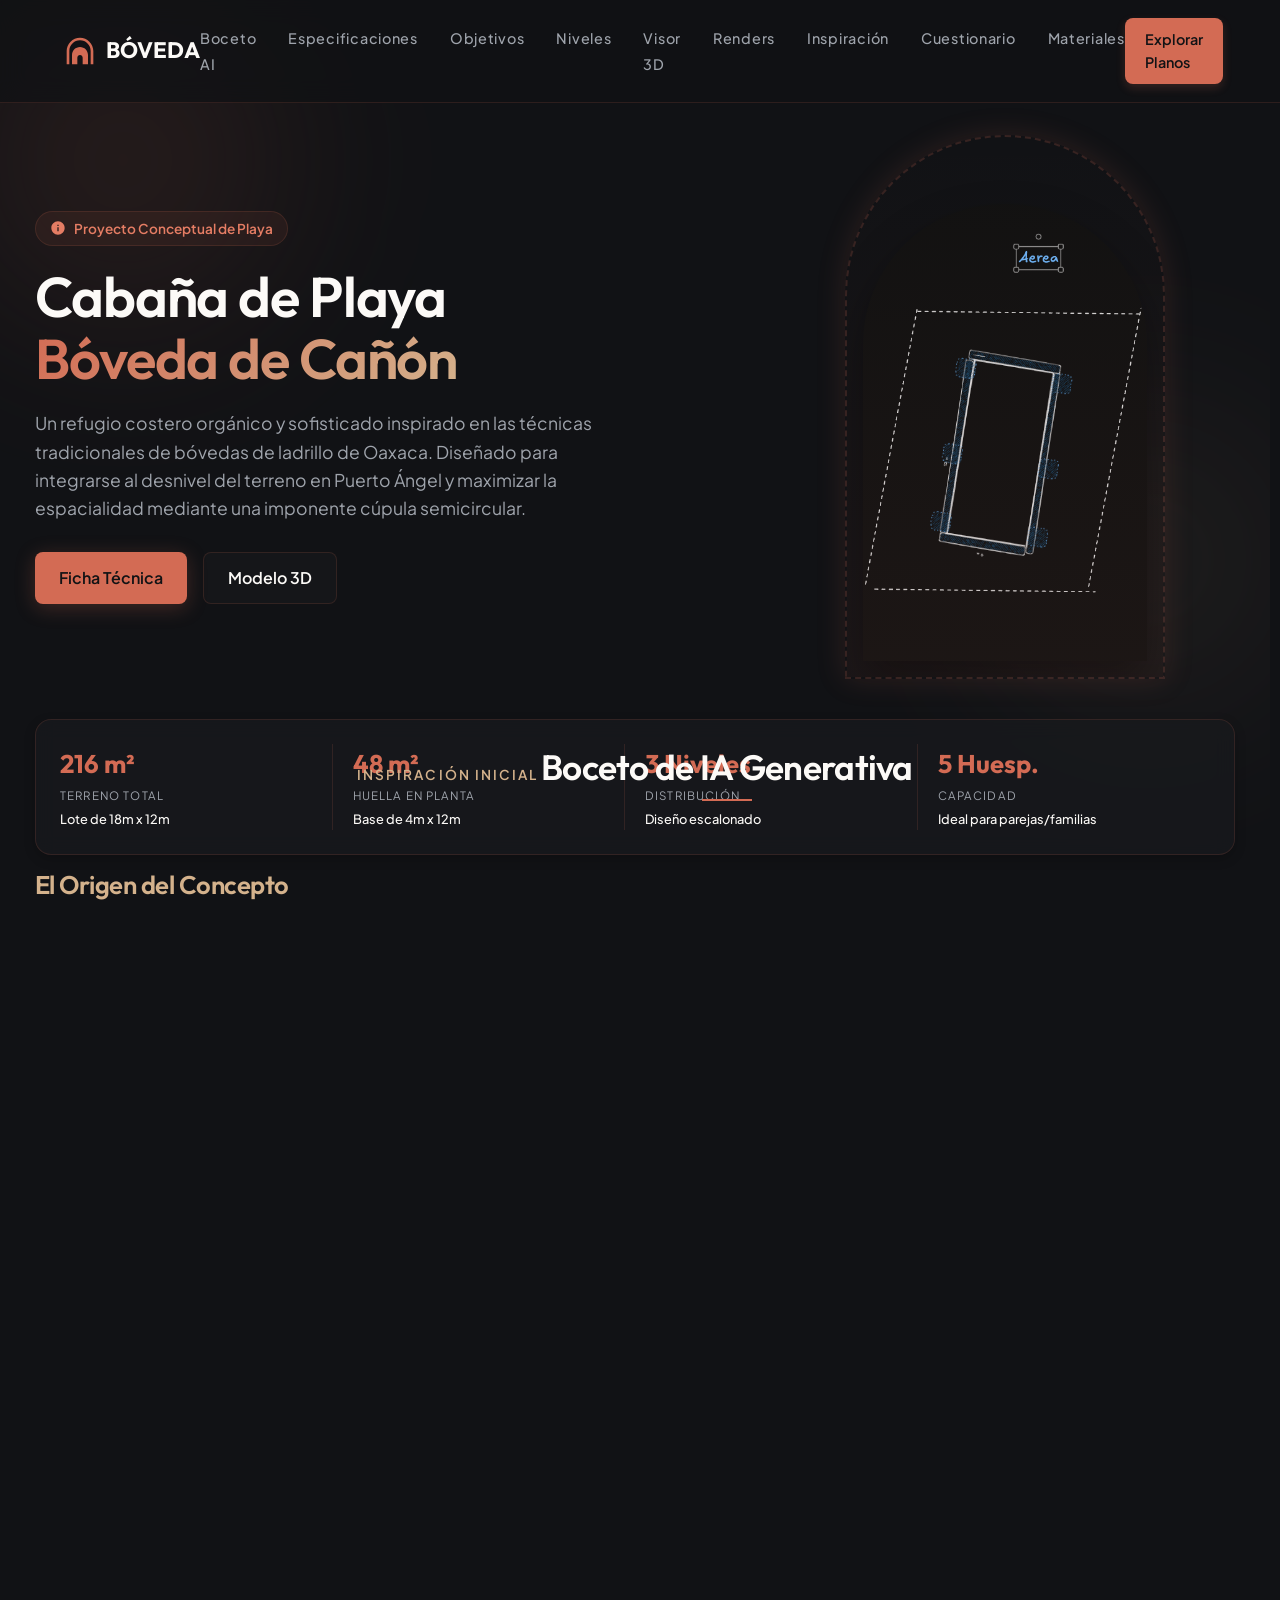
==== commit 7dc967e3: "Updating project" ====
--- a/index.html
+++ b/index.html
@@ -19,6 +19,7 @@
   <!-- Side Dot Navigation -->
   <div class="side-dots-nav" id="side-dots-nav">
     <div class="side-dot active" data-section="hero" data-tooltip="Inicio"></div>
+    <div class="side-dot" data-section="boceto-ai" data-tooltip="Boceto AI"></div>
     <div class="side-dot" data-section="ficha-tecnica" data-tooltip="Especificaciones"></div>
     <div class="side-dot" data-section="objetivos" data-tooltip="Objetivos"></div>
     <div class="side-dot" data-section="distribucion" data-tooltip="Niveles"></div>
@@ -38,13 +39,15 @@
         <span>BÓVEDA</span>
       </a>
       <ul class="nav-links">
+        <li><a href="#boceto-ai">Boceto AI</a></li>
         <li><a href="#ficha-tecnica">Especificaciones</a></li>
         <li><a href="#objetivos">Objetivos</a></li>
-        <li><a href="#distribucion">Distribución</a></li>
+        <li><a href="#distribucion">Niveles</a></li>
         <li><a href="#visor-3d">Visor 3D</a></li>
         <li><a href="#renders">Renders</a></li>
         <li><a href="#inspiracion">Inspiración</a></li>
         <li><a href="#cuestionario">Cuestionario</a></li>
+        <li><a href="materiales.html">Materiales</a></li>
       </ul>
       <a href="#renders" class="nav-cta">Explorar Planos</a>
     </div>
@@ -53,6 +56,8 @@
   <!-- SKELETON PLACEHOLDERS FOR SECTION COMPONENTS -->
   <!-- Loaded asynchronously by main.js -->
   <section id="hero" class="hero"></section>
+  
+  <section id="boceto-ai" class="boceto-ai-section"></section>
   
   <section id="ficha-tecnica"></section>
   
@@ -91,9 +96,11 @@
         <h4>Navegación</h4>
         <ul>
           <li><a href="#hero">Inicio</a></li>
+          <li><a href="#boceto-ai">Boceto AI</a></li>
           <li><a href="#ficha-tecnica">Ficha Técnica</a></li>
           <li><a href="#objetivos">Objetivos</a></li>
           <li><a href="#distribucion">Niveles</a></li>
+          <li><a href="materiales.html">Materiales y Costos</a></li>
         </ul>
       </div>
       <div class="footer-links-col">
@@ -116,6 +123,9 @@
   <!-- OrbitControls CDN import -->
   <script src="https://cdn.jsdelivr.net/npm/three@0.128.0/examples/js/controls/OrbitControls.js"></script>
   
+  <!-- Modular 3D Viewer Script -->
+  <script src="visor-3d.js"></script>
+  
   <!-- JS Controller (Loads sections and binds events) -->
   <script src="main.js"></script>
 </body>
--- a/style.css
+++ b/style.css
@@ -1563,3 +1563,581 @@
     text-align: center;
   }
 }
+
+/* Custom 3D Viewer Toggle styling */
+#btn-toggle-measures:not(.active) .toggle-indicator {
+  background-color: var(--text-muted) !important;
+}
+
+/* --- ROTACIÓN DE LA BÓVEDA --- */
+.visor-rotation-container {
+  display: flex;
+  flex-direction: column;
+  gap: 12px;
+}
+
+.rotation-control-row {
+  display: grid;
+  grid-template-columns: 60px 1fr 70px;
+  align-items: center;
+  gap: 12px;
+}
+
+.rotation-control-row label {
+  font-size: 0.8rem;
+  color: var(--text-muted);
+  font-weight: 500;
+  margin-bottom: 0;
+}
+
+/* Custom styling for slider (range input) */
+.rotation-slider {
+  -webkit-appearance: none;
+  width: 100%;
+  height: 6px;
+  border-radius: 3px;
+  background: rgba(255, 255, 255, 0.1);
+  outline: none;
+  transition: background 0.3s;
+  border: none;
+}
+
+.rotation-slider::-webkit-slider-thumb {
+  -webkit-appearance: none;
+  appearance: none;
+  width: 16px;
+  height: 16px;
+  border-radius: 50%;
+  background: var(--primary);
+  cursor: pointer;
+  transition: transform 0.15s ease, background-color 0.2s ease;
+  box-shadow: 0 0 10px rgba(211, 107, 84, 0.5);
+}
+
+.rotation-slider::-webkit-slider-thumb:hover {
+  transform: scale(1.25);
+  background: var(--primary-light);
+}
+
+/* Number inputs */
+.rotation-number {
+  background: rgba(255, 255, 255, 0.03);
+  border: 1px solid var(--border-glass);
+  border-radius: var(--radius-sm);
+  color: var(--text-main);
+  padding: 6px;
+  font-size: 0.8rem;
+  text-align: center;
+  outline: none;
+  transition: var(--transition-fast);
+  font-family: var(--font-body);
+}
+
+.rotation-number:focus {
+  border-color: var(--primary);
+  background: rgba(255, 255, 255, 0.05);
+}
+
+/* Reset button styling */
+.btn-reset-rotation {
+  background: transparent;
+  border: 1px solid var(--border);
+  color: var(--primary-light);
+  border-radius: var(--radius-sm);
+  padding: 10px;
+  font-size: 0.8rem;
+  cursor: pointer;
+  transition: var(--transition-fast);
+  font-family: var(--font-body);
+  font-weight: 600;
+  text-align: center;
+}
+
+.btn-reset-rotation:hover {
+  background: var(--bg-accent-trans);
+  border-color: var(--primary-light);
+  color: var(--text-main);
+}
+
+/* --- BOCETO AI SECTION --- */
+.boceto-ai-section {
+  background: linear-gradient(180deg, var(--bg-main) 0%, rgba(25, 27, 31, 0.4) 100%);
+  border-bottom: 1px solid var(--border-glass);
+}
+
+.boceto-ai-grid {
+  display: grid;
+  grid-template-columns: 1.1fr 0.9fr;
+  gap: 50px;
+  align-items: center;
+  margin-top: 40px;
+}
+
+.boceto-subtitle {
+  font-size: 1.6rem;
+  color: var(--secondary);
+  margin-bottom: 15px;
+  font-family: var(--font-display);
+}
+
+.boceto-desc {
+  color: var(--text-muted);
+  font-size: 1rem;
+  line-height: 1.7;
+  margin-bottom: 30px;
+}
+
+.boceto-details-list {
+  display: flex;
+  flex-direction: column;
+  gap: 24px;
+}
+
+.boceto-detail-item {
+  display: flex;
+  gap: 16px;
+  align-items: flex-start;
+}
+
+.boceto-detail-item .detail-icon {
+  background: var(--bg-accent-trans);
+  border: 1px solid var(--border);
+  color: var(--primary);
+  width: 42px;
+  height: 42px;
+  border-radius: var(--radius-sm);
+  display: flex;
+  align-items: center;
+  justify-content: center;
+  flex-shrink: 0;
+  box-shadow: var(--shadow-sm);
+}
+
+.boceto-detail-item .detail-text h4 {
+  font-size: 1rem;
+  color: var(--text-main);
+  margin-bottom: 4px;
+}
+
+.boceto-detail-item .detail-text p {
+  font-size: 0.88rem;
+  color: var(--text-muted);
+  line-height: 1.5;
+}
+
+.boceto-card {
+  aspect-ratio: 1.25 / 1;
+  width: 100%;
+  box-shadow: var(--shadow-lg), 0 0 40px rgba(0, 0, 0, 0.5);
+  border: 1px solid var(--border);
+}
+
+/* Responsive adjustments for Boceto AI */
+@media (max-width: 992px) {
+  .boceto-ai-grid {
+    grid-template-columns: 1fr;
+    gap: 40px;
+  }
+  
+  .boceto-ai-visual {
+    order: -1; /* Place image on top on mobile/tablets */
+  }
+}
+
+/* --- FICHA TECNICA CTA --- */
+.ficha-cta-container {
+  margin-top: 50px;
+  text-align: center;
+  padding: 35px 24px;
+  background: var(--bg-card);
+  border: 1px solid var(--border);
+  border-radius: var(--radius-md);
+  backdrop-filter: blur(12px);
+  -webkit-backdrop-filter: blur(12px);
+  box-shadow: var(--shadow-sm);
+  display: flex;
+  flex-direction: column;
+  align-items: center;
+  gap: 20px;
+}
+
+.ficha-cta-text {
+  color: var(--text-muted);
+  font-size: 1.1rem;
+  max-width: 600px;
+  line-height: 1.6;
+}
+
+#btn-ficha-materiales {
+  display: inline-flex;
+  align-items: center;
+  gap: 10px;
+  padding: 14px 28px;
+  font-weight: 600;
+  transition: var(--transition-smooth);
+}
+
+#btn-ficha-materiales svg {
+  transition: transform 0.3s ease;
+}
+
+#btn-ficha-materiales:hover svg {
+  transform: translateX(4px);
+}
+
+/* --- SECCIÓN / PÁGINA DE MATERIALES Y COSTOS --- */
+.materials-body {
+  padding-top: 100px; /* Evitar que el header fijo tape el contenido */
+}
+
+.materials-hero {
+  text-align: center;
+  padding: 60px 24px 30px;
+  position: relative;
+  overflow: hidden;
+}
+
+.materials-hero h1 {
+  font-size: 3rem;
+  margin-bottom: 15px;
+  background: linear-gradient(135deg, var(--text-main) 30%, var(--secondary) 100%);
+  -webkit-background-clip: text;
+  -webkit-text-fill-color: transparent;
+}
+
+.materials-hero p {
+  color: var(--text-muted);
+  font-size: 1.2rem;
+  max-width: 700px;
+  margin: 0 auto 30px;
+}
+
+.materials-grid {
+  display: grid;
+  grid-template-columns: repeat(auto-fit, minmax(320px, 1fr));
+  gap: 30px;
+  padding: 20px 0 60px;
+}
+
+.materials-card {
+  background: var(--bg-card);
+  border: 1px solid var(--border);
+  border-radius: var(--radius-md);
+  padding: 30px;
+  backdrop-filter: blur(10px);
+  -webkit-backdrop-filter: blur(10px);
+  box-shadow: var(--shadow-sm);
+  transition: var(--transition-smooth);
+  display: flex;
+  flex-direction: column;
+  gap: 15px;
+}
+
+.materials-card:hover {
+  transform: translateY(-5px);
+  border-color: var(--border-hover);
+  box-shadow: var(--shadow-lg), var(--shadow-glow);
+}
+
+.materials-card-icon {
+  background: var(--bg-accent-trans);
+  color: var(--primary);
+  border: 1px solid var(--border);
+  width: 50px;
+  height: 50px;
+  border-radius: var(--radius-sm);
+  display: flex;
+  align-items: center;
+  justify-content: center;
+  box-shadow: var(--shadow-sm);
+}
+
+.materials-card h3 {
+  font-size: 1.4rem;
+  color: var(--secondary);
+  border-bottom: 1px solid var(--border);
+  padding-bottom: 10px;
+}
+
+.materials-card-list {
+  list-style: none;
+  display: flex;
+  flex-direction: column;
+  gap: 12px;
+}
+
+.materials-card-list li {
+  font-size: 0.95rem;
+  color: var(--text-muted);
+  position: relative;
+  padding-left: 20px;
+}
+
+.materials-card-list li::before {
+  content: "•";
+  color: var(--primary);
+  position: absolute;
+  left: 5px;
+  font-weight: bold;
+}
+
+.materials-sub-options {
+  margin-top: 10px;
+  padding-left: 15px;
+  border-left: 2px solid var(--border);
+  display: flex;
+  flex-direction: column;
+  gap: 8px;
+}
+
+.materials-option-title {
+  font-weight: 600;
+  color: var(--text-main);
+  font-size: 0.9rem;
+}
+
+/* --- TABLA DE CONTROL DE COSTOS --- */
+.costs-section {
+  padding: 60px 0;
+  border-top: 1px solid var(--border);
+}
+
+.costs-table-wrapper {
+  overflow-x: auto;
+  border-radius: var(--radius-md);
+  border: 1px solid var(--border);
+  background: var(--bg-card);
+  backdrop-filter: blur(10px);
+  -webkit-backdrop-filter: blur(10px);
+  box-shadow: var(--shadow-sm);
+  margin-top: 30px;
+}
+
+.costs-table {
+  width: 100%;
+  border-collapse: separate;
+  border-spacing: 0;
+  text-align: left;
+  min-width: 750px;
+}
+
+.costs-table th {
+  background: rgba(211, 107, 84, 0.1);
+  color: var(--secondary);
+  font-family: var(--font-display);
+  font-weight: 600;
+  padding: 18px 24px;
+  font-size: 1rem;
+  border-bottom: 2px solid var(--border);
+}
+
+.costs-table td {
+  padding: 16px 24px;
+  font-size: 0.95rem;
+  color: var(--text-muted);
+  border-bottom: 1px solid var(--border-glass);
+}
+
+.costs-table tr:last-child td {
+  border-bottom: none;
+}
+
+.costs-table tr:hover td {
+  background: rgba(255, 255, 255, 0.02);
+  color: var(--text-main);
+}
+
+/* Badges */
+.status-badge {
+  display: inline-block;
+  padding: 4px 12px;
+  border-radius: 20px;
+  font-size: 0.75rem;
+  font-weight: 700;
+  text-transform: uppercase;
+  letter-spacing: 0.05em;
+  text-align: center;
+}
+
+.status-badge.confirmado {
+  background: rgba(46, 117, 89, 0.2);
+  color: #58d68d;
+  border: 1px solid rgba(46, 117, 89, 0.4);
+}
+
+.status-badge.cotizado {
+  background: rgba(212, 178, 140, 0.15);
+  color: var(--secondary);
+  border: 1px solid rgba(212, 178, 140, 0.3);
+}
+
+.status-badge.pendiente {
+  background: rgba(211, 107, 84, 0.15);
+  color: var(--primary-light);
+  border: 1px solid rgba(211, 107, 84, 0.3);
+}
+
+/* --- RESUMEN DE PRESUPUESTO --- */
+.budget-summary-grid {
+  display: grid;
+  grid-template-columns: 1fr 1.2fr;
+  gap: 40px;
+  margin-top: 30px;
+  align-items: center;
+}
+
+.budget-info h3 {
+  font-size: 1.8rem;
+  color: var(--text-main);
+  margin-bottom: 15px;
+}
+
+.budget-info p {
+  color: var(--text-muted);
+  margin-bottom: 20px;
+}
+
+.budget-cards-container {
+  display: flex;
+  flex-direction: column;
+  gap: 20px;
+}
+
+.budget-estimate-card {
+  background: linear-gradient(135deg, var(--bg-card-solid) 0%, rgba(211, 107, 84, 0.05) 100%);
+  border: 1px solid var(--border);
+  border-radius: var(--radius-md);
+  padding: 24px;
+  display: flex;
+  justify-content: space-between;
+  align-items: center;
+  transition: var(--transition-smooth);
+}
+
+.budget-estimate-card:hover {
+  border-color: var(--primary);
+  box-shadow: var(--shadow-glow);
+}
+
+.budget-est-title h4 {
+  font-size: 1.1rem;
+  color: var(--text-main);
+  margin-bottom: 4px;
+}
+
+.budget-est-title p {
+  font-size: 0.85rem;
+  color: var(--text-muted);
+}
+
+.budget-est-value {
+  font-family: var(--font-display);
+  font-size: 1.4rem;
+  font-weight: 700;
+  color: var(--primary-light);
+}
+
+.btn-back-home {
+  margin-top: 40px;
+  align-self: center;
+  display: inline-flex;
+  align-items: center;
+  gap: 10px;
+}
+
+/* Responsive adjustments */
+@media (max-width: 768px) {
+  .budget-summary-grid {
+    grid-template-columns: 1fr;
+  }
+  
+  .materials-hero h1 {
+    font-size: 2.2rem;
+  }
+  
+  .budget-estimate-card {
+    flex-direction: column;
+    align-items: flex-start;
+    gap: 10px;
+  }
+  
+  .budget-est-value {
+    align-self: flex-end;
+  }
+}
+
+/* Budget Dashboard in Materiales */
+.budget-dashboard {
+  display: grid;
+  grid-template-columns: repeat(auto-fit, minmax(250px, 1fr));
+  gap: 20px;
+  margin-bottom: 40px;
+  width: 100%;
+}
+
+.budget-stat-card {
+  background: var(--bg-card);
+  border: 1px solid var(--border);
+  border-radius: var(--radius-md);
+  padding: 24px;
+  display: flex;
+  flex-direction: column;
+  gap: 8px;
+  backdrop-filter: blur(10px);
+  -webkit-backdrop-filter: blur(10px);
+  transition: var(--transition-smooth);
+}
+
+.budget-stat-card:hover {
+  border-color: var(--secondary);
+  box-shadow: var(--shadow-glow);
+}
+
+.budget-stat-card .stat-label {
+  font-size: 0.85rem;
+  color: var(--text-muted);
+  text-transform: uppercase;
+  letter-spacing: 0.05em;
+}
+
+.budget-stat-card .stat-value {
+  font-family: var(--font-display);
+  font-size: 1.8rem;
+  font-weight: 700;
+  color: var(--text-main);
+}
+
+.budget-stat-card.spent .stat-value {
+  color: var(--primary-light);
+}
+
+.budget-stat-card.remaining .stat-value {
+  color: #58d68d;
+}
+
+.budget-stat-card .stat-currency {
+  font-size: 0.9rem;
+  font-weight: normal;
+  color: var(--text-muted);
+}
+
+/* Override scroll snapping and height constraints for the Materials page */
+html:has(.materials-body) {
+  scroll-snap-type: none !important;
+  height: auto !important;
+}
+
+.materials-body {
+  height: auto !important;
+  overflow-y: auto !important;
+}
+
+.materials-body section {
+  scroll-snap-align: none !important;
+  height: auto !important;
+  min-height: auto !important;
+  padding: 100px 24px 40px 24px !important;
+}
+
+
+
